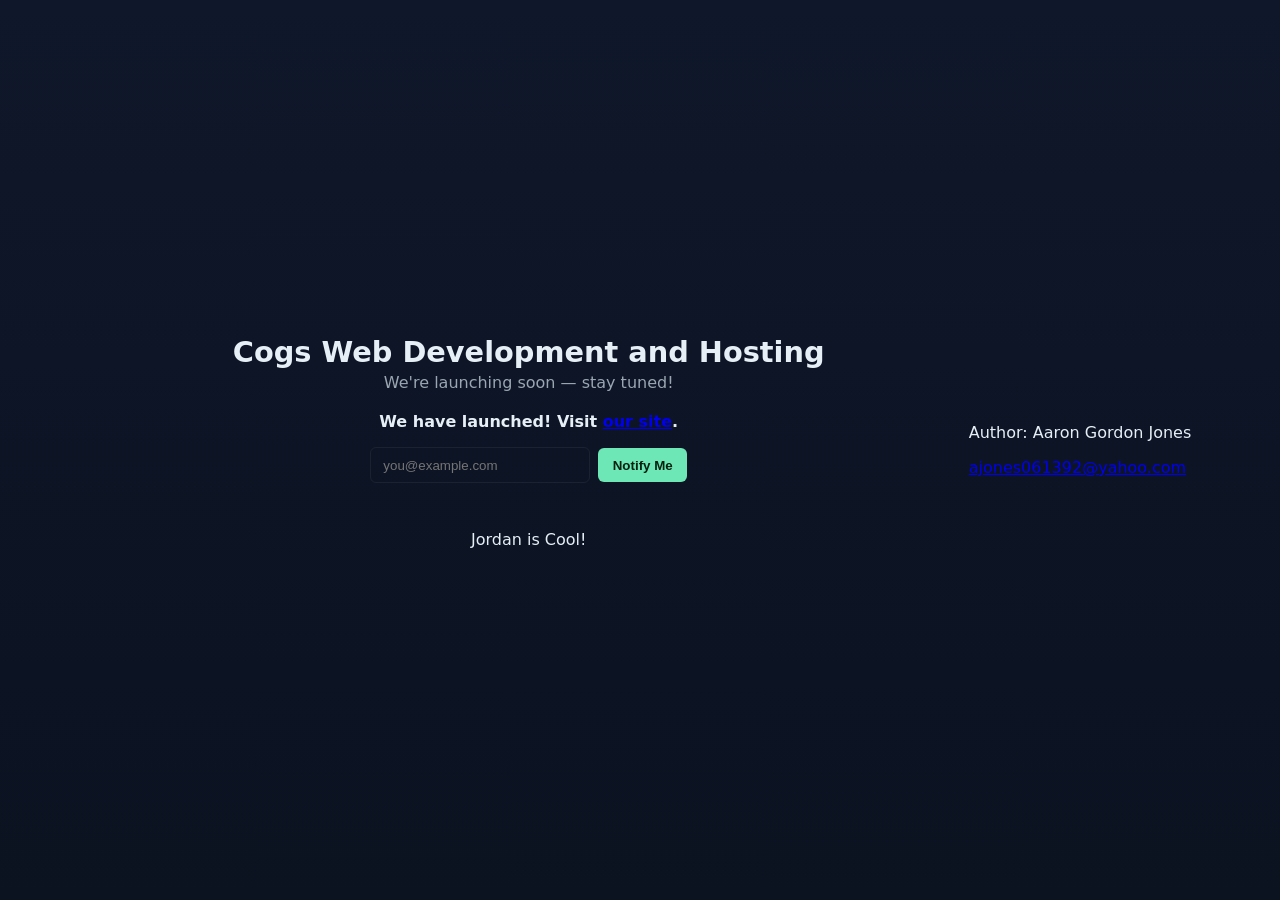
==== index.html @ d907a266 "updated the javascript and html Updated the index to include a function to send a email and a messag" ====
<!doctype html>
<html lang="en">
  <head>
    <meta charset="UTF-8">
    <meta name="viewport" content="width=device-width, initial-scale=1.0">
    <meta http-equiv="X-UA-Compatible" content="ie=edge">
    <title>Cogs — Launching Soon</title>
    <link rel="stylesheet" href="css/style.css">
  </head>
  <body>
    <main class="container">
      <h1>Cogs Web Development and Hosting</h1>
      <p class="tagline">We're launching soon — stay tuned!</p>

      <section id="countdown" class="countdown" aria-live="polite" role="status">
        <div class="time">
          <span id="days">0</span>
          <small>Days</small>
        </div>
        <div class="time">
          <span id="hours">0</span>
          <small>Hours</small>
        </div>
        <div class="time">
          <span id="minutes">0</span>
          <small>Minutes</small>
        </div>
        <div class="time">
          <span id="seconds">0</span>
          <small>Seconds</small>
        </div>
      </section>

      <p id="launch-message" class="launch-message hidden">We have launched! Visit <a href="#">our site</a>.</p>

      <form id="notify-form" class="notify-form" aria-label="Notify me when launched">
        <label for="email">Get notified:</label>
        <input id="email" type="email" name="email" placeholder="you@example.com" required>
        <button type="submit">Notify Me</button>
        <p id="notify-status" class="notify-status" role="status" aria-live="polite"></p>
      </form>

      <p> Jordan is Cool!</p>
    </main>

    <footer>
      <p>Author: Aaron Gordon Jones</p>
      <p><a href="mailto:ajones061392@yahoo.com" class="href">ajones061392@yahoo.com</a></p>
    </footer>

    <script src="js/index.js"></script>
  </body>
</html>
---- css/style.css ----
:root{
	--bg1:#0f172a;
	--bg2:#0b1220;
	--accent:#6ee7b7;
	--muted:#9aa6b2;
	--card:#0b1320;
}
*{box-sizing:border-box}
html,body{height:100%}
body{
	margin:0;
	font-family:system-ui,-apple-system,Segoe UI,Roboto,Helvetica,Arial,sans-serif;
	background:linear-gradient(180deg,var(--bg1),var(--bg2));
	color:#e6eef6;
	display:flex;
	align-items:center;
	justify-content:center;
	padding:2rem;
}
.container{
	width:100%;
	max-width:880px;
	text-align:center;
}
h1{margin:0 0 .25rem;font-size:1.8rem}
.tagline{color:var(--muted);margin:0 0 1.25rem}
.countdown{
	display:flex;
	gap:1rem;
	justify-content:center;
	margin:1rem 0 1.25rem;
	flex-wrap:wrap;
}
.time{
	background:linear-gradient(180deg,rgba(255,255,255,0.02),rgba(255,255,255,0.01));
	padding:.75rem 1rem;
	border-radius:8px;
	min-width:84px;
	box-shadow:0 6px 18px rgba(2,6,23,0.6);
}
.time span{display:block;font-size:1.6rem;font-weight:700}
.time small{display:block;color:var(--muted);font-size:.75rem;margin-top:.25rem}
.launch-message{margin:1rem 0;font-weight:600}
.hidden{display:none}
.notify-form{display:flex;gap:.5rem;justify-content:center;align-items:center;flex-wrap:wrap}
.notify-form label{display:none}
.notify-form input[type="email"]{padding:.6rem .75rem;border-radius:6px;border:1px solid rgba(255,255,255,0.06);background:transparent;color:inherit;min-width:220px}
.notify-form button{padding:.6rem .9rem;border-radius:6px;border:0;background:var(--accent);color:#04210f;font-weight:700;cursor:pointer}
.notify-status{width:100%;color:var(--muted);font-size:.9rem;margin-top:.5rem}
@media (max-width:520px){
	.time{min-width:64px;padding:.5rem}
	h1{font-size:1.4rem}
}
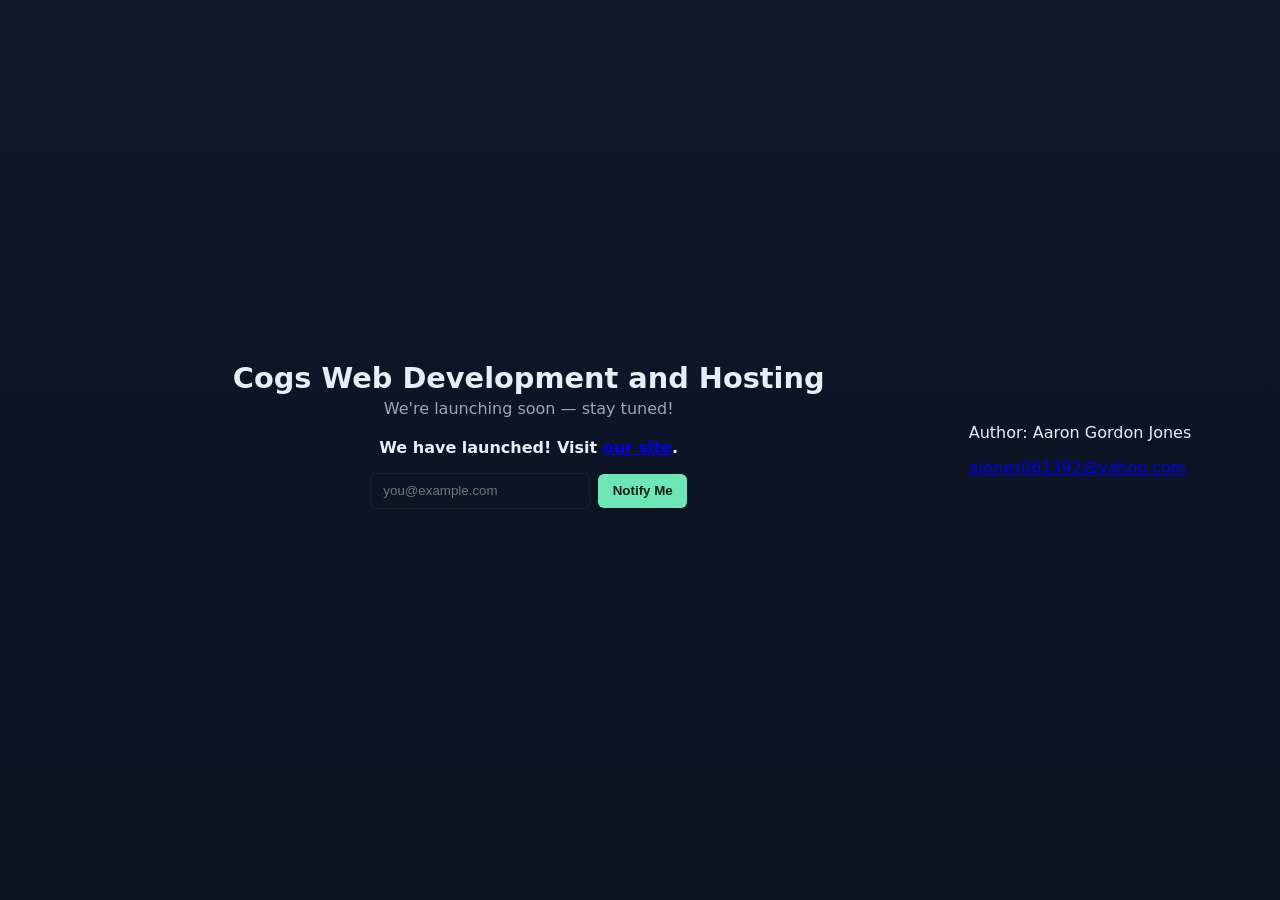
==== commit 25e7149a: "Updated" ====
--- a/index.html
+++ b/index.html
@@ -4,7 +4,7 @@
     <meta charset="UTF-8">
     <meta name="viewport" content="width=device-width, initial-scale=1.0">
     <meta http-equiv="X-UA-Compatible" content="ie=edge">
-    <title>Cogs — Launching Soon</title>
+    <title>Cogs Web Development and Hosting</title>
     <link rel="stylesheet" href="css/style.css">
   </head>
   <body>
@@ -39,8 +39,6 @@
         <button type="submit">Notify Me</button>
         <p id="notify-status" class="notify-status" role="status" aria-live="polite"></p>
       </form>
-
-      <p> Jordan is Cool!</p>
     </main>
 
     <footer>
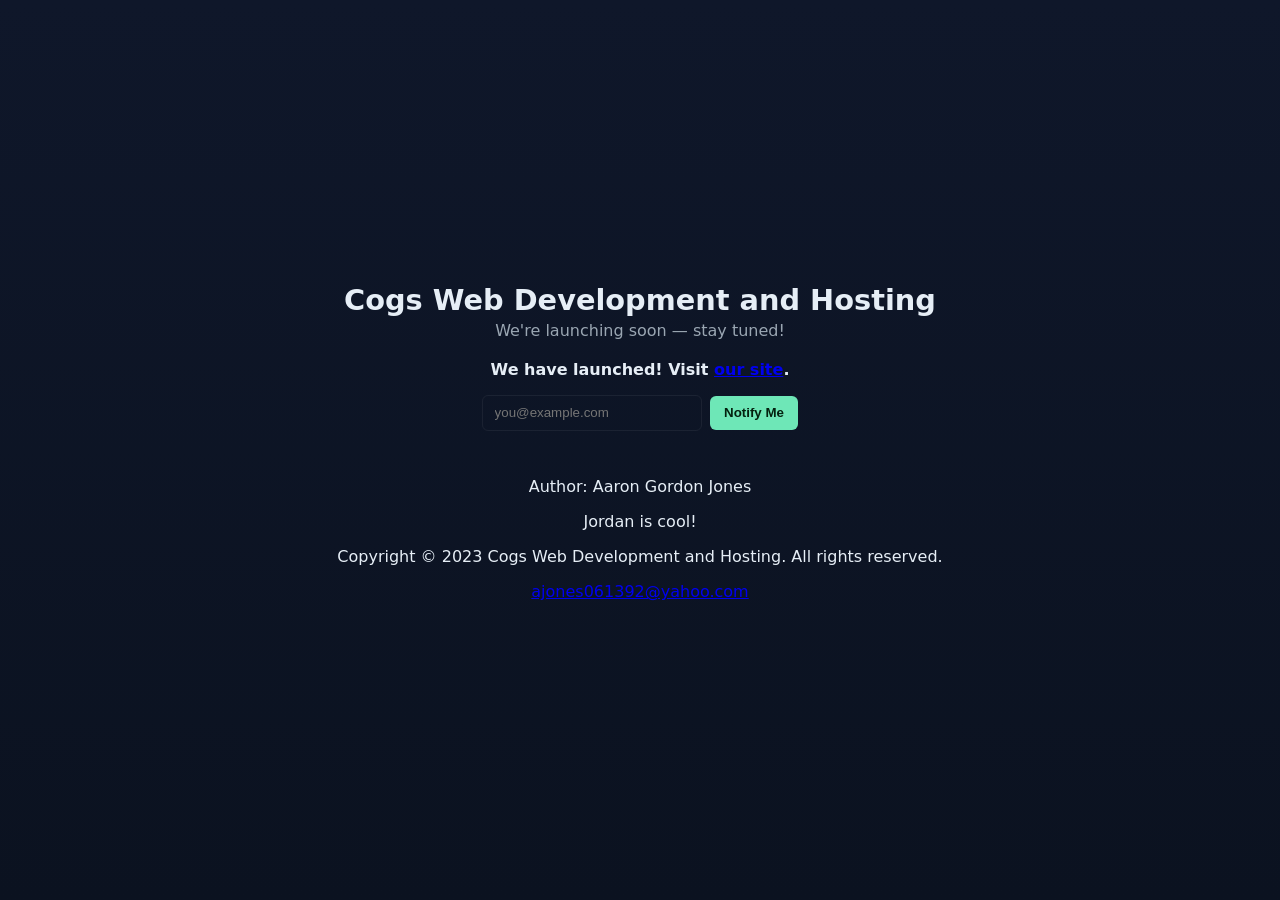
==== commit 3c0939a2: "Updated index.html page" ====
--- a/index.html
+++ b/index.html
@@ -39,12 +39,16 @@
         <button type="submit">Notify Me</button>
         <p id="notify-status" class="notify-status" role="status" aria-live="polite"></p>
       </form>
+      
+    <footer>
+      <p>Author: Aaron Gordon Jones</p>
+      <p>Jordan is cool!</p>
+      <p>Copyright © 2023 Cogs Web Development and Hosting. All rights reserved.</p>
+      <p><a href="mailto:ajones061392@yahoo.com" class="href">ajones061392@yahoo.com</a></p>
+    </footer>
+
     </main>
 
-    <footer>
-      <p>Author: Aaron Gordon Jones</p>
-      <p><a href="mailto:ajones061392@yahoo.com" class="href">ajones061392@yahoo.com</a></p>
-    </footer>
 
     <script src="js/index.js"></script>
   </body>
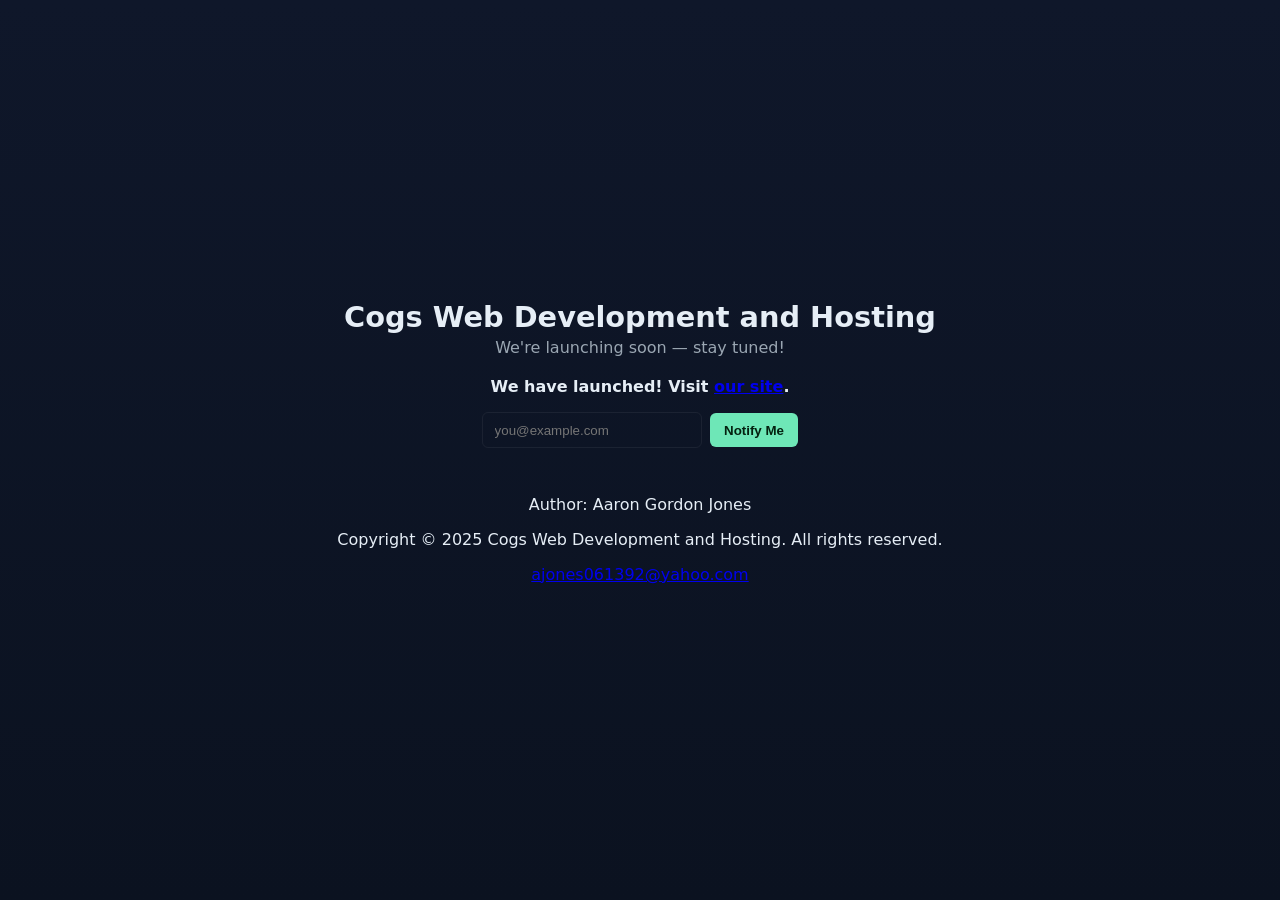
==== commit 5c752c0b: "Updated the index html." ====
--- a/index.html
+++ b/index.html
@@ -42,8 +42,7 @@
       
     <footer>
       <p>Author: Aaron Gordon Jones</p>
-      <p>Jordan is cool!</p>
-      <p>Copyright © 2023 Cogs Web Development and Hosting. All rights reserved.</p>
+      <p>Copyright © 2025 Cogs Web Development and Hosting. All rights reserved.</p>
       <p><a href="mailto:ajones061392@yahoo.com" class="href">ajones061392@yahoo.com</a></p>
     </footer>
 
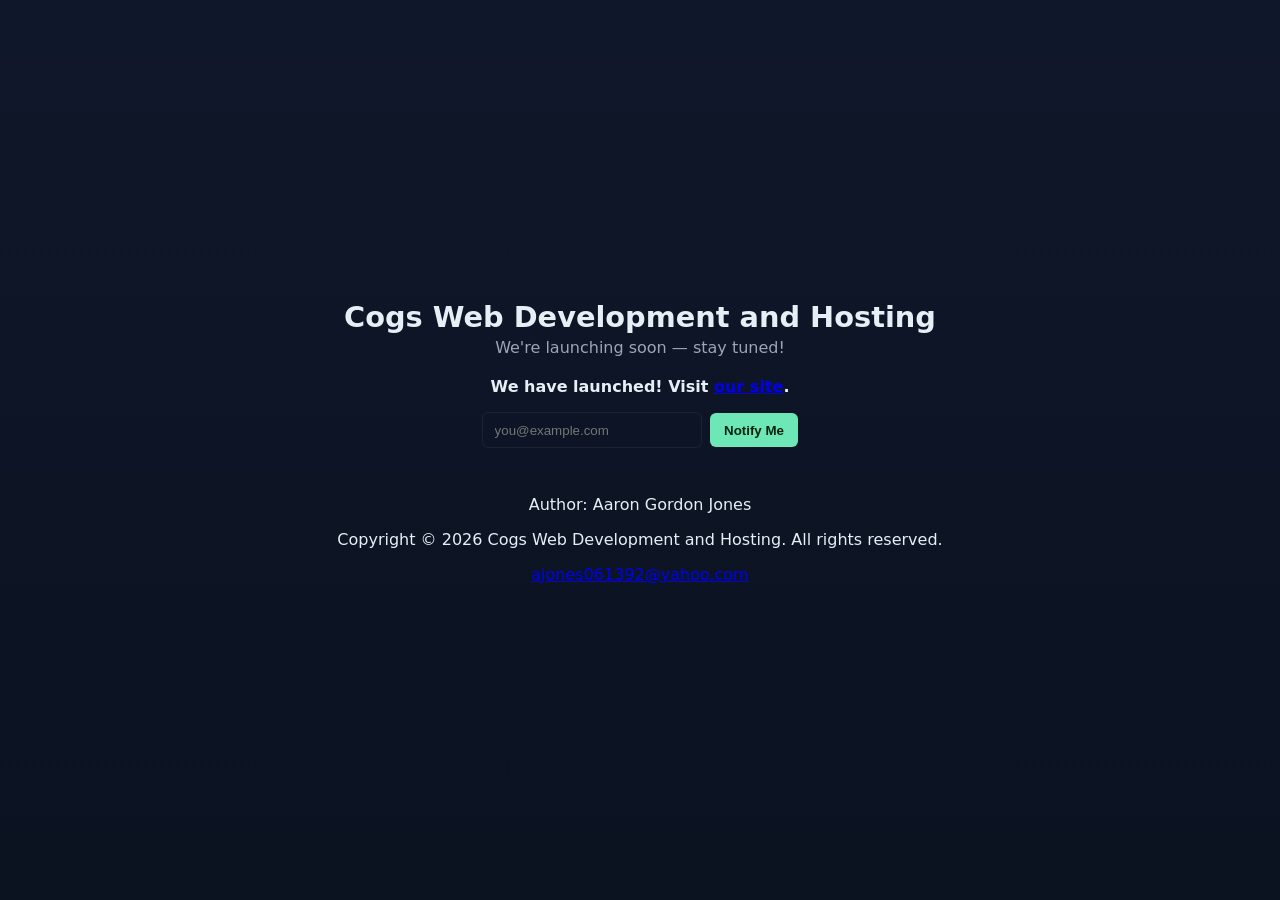
==== commit 9a6a1c8b: "Updated the copyright year Updated the copyright year to 2026." ====
--- a/index.html
+++ b/index.html
@@ -42,7 +42,7 @@
       
     <footer>
       <p>Author: Aaron Gordon Jones</p>
-      <p>Copyright © 2025 Cogs Web Development and Hosting. All rights reserved.</p>
+      <p>Copyright © 2026 Cogs Web Development and Hosting. All rights reserved.</p>
       <p><a href="mailto:ajones061392@yahoo.com" class="href">ajones061392@yahoo.com</a></p>
     </footer>
 
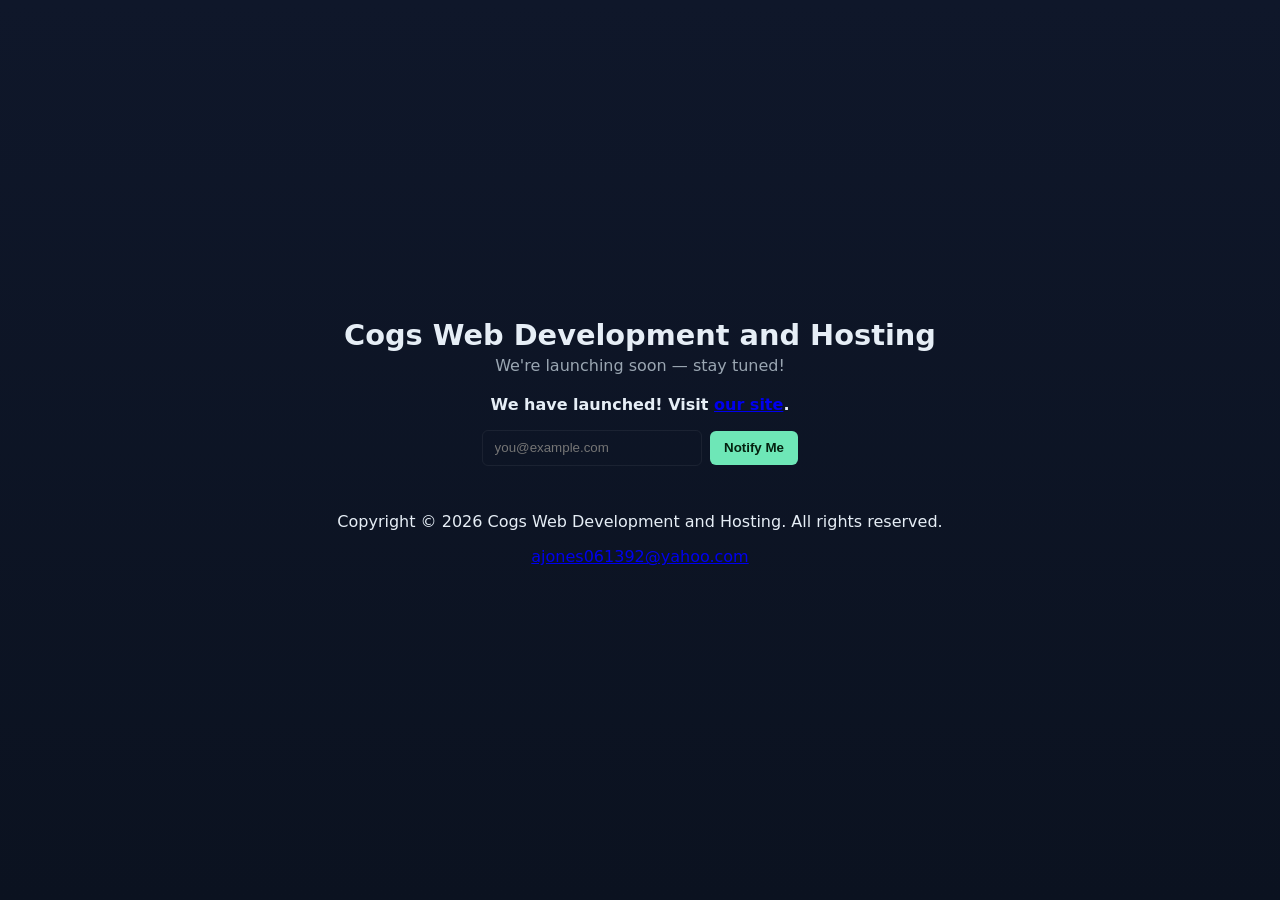
==== commit 16c4a277: "Updated the launch date Updated my launch date as I have been busy with school and gathering funds. " ====
--- a/index.html
+++ b/index.html
@@ -41,7 +41,6 @@
       </form>
       
     <footer>
-      <p>Author: Aaron Gordon Jones</p>
       <p>Copyright © 2026 Cogs Web Development and Hosting. All rights reserved.</p>
       <p><a href="mailto:ajones061392@yahoo.com" class="href">ajones061392@yahoo.com</a></p>
     </footer>
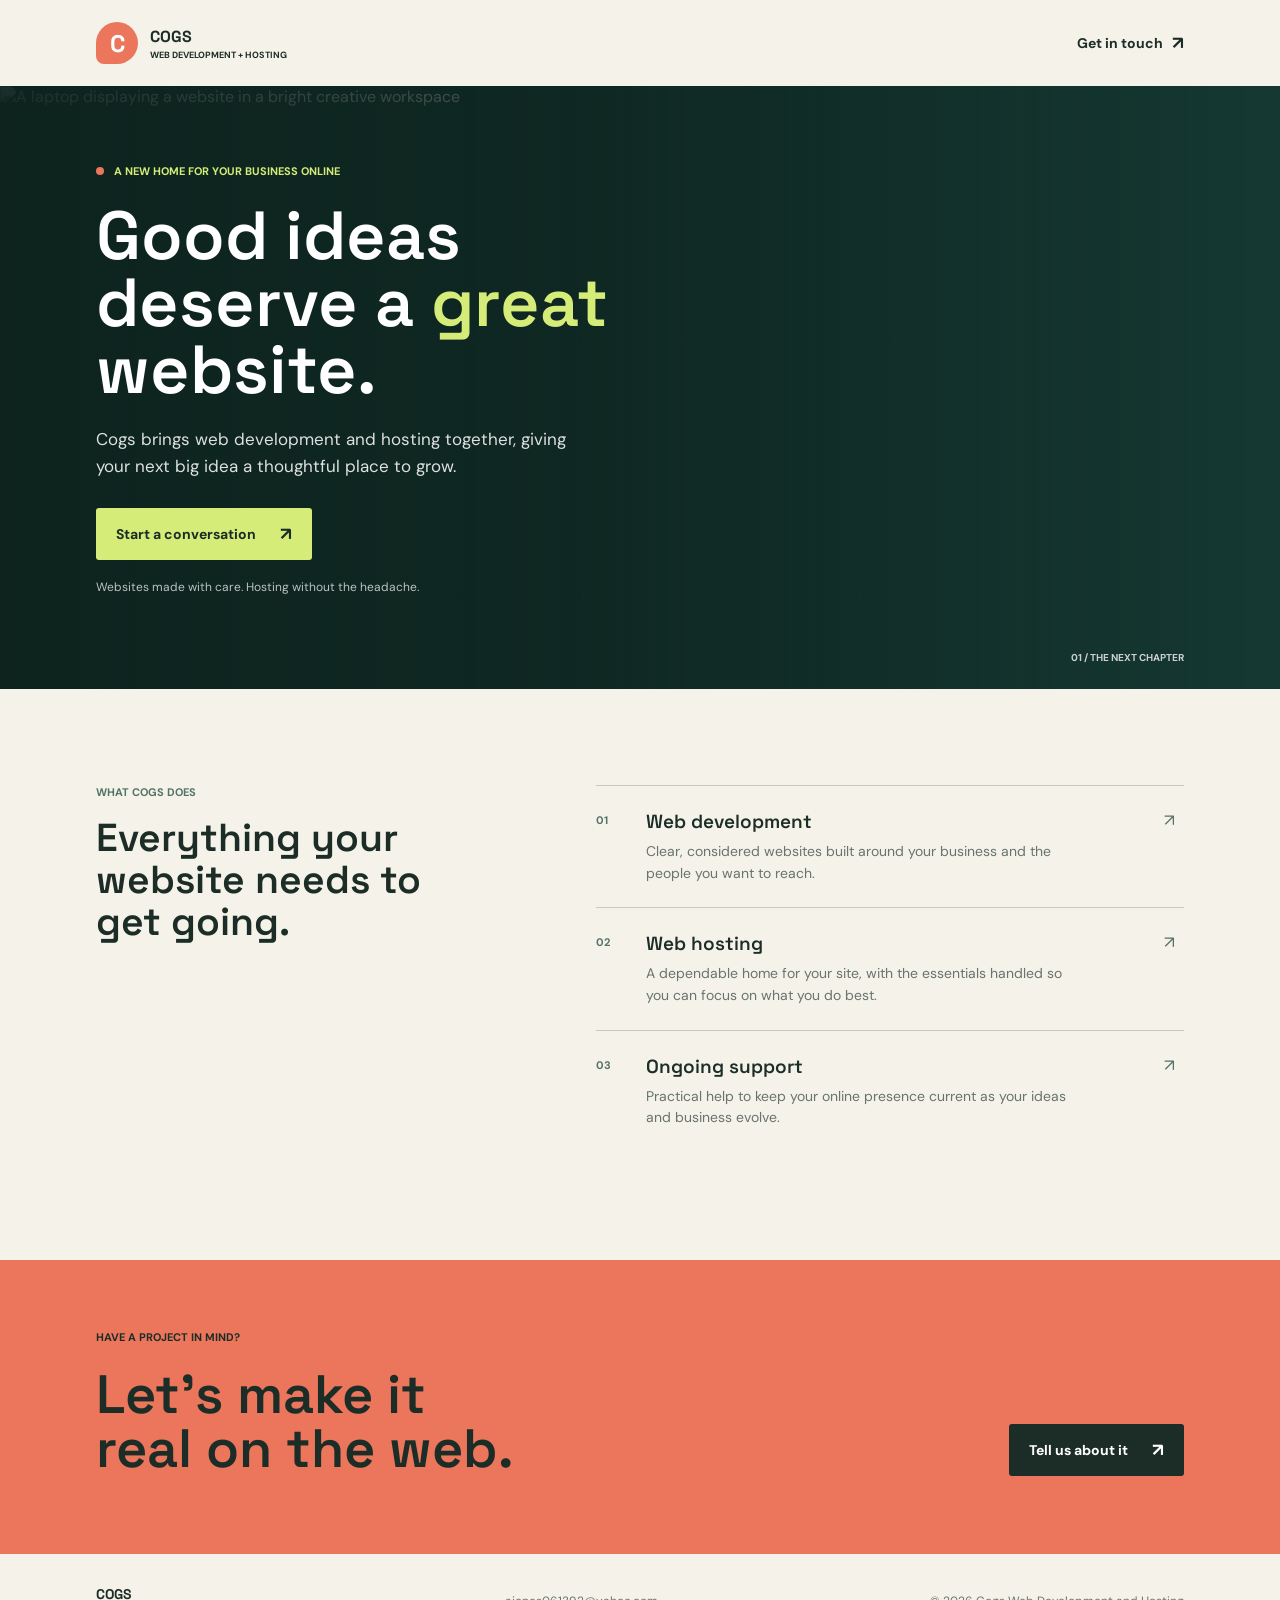
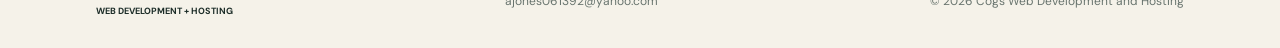
==== commit 683c1d61: "Created a web-developer  agent and started building the home page of the companies website." ====
--- a/index.html
+++ b/index.html
@@ -3,51 +3,83 @@
   <head>
     <meta charset="UTF-8">
     <meta name="viewport" content="width=device-width, initial-scale=1.0">
-    <meta http-equiv="X-UA-Compatible" content="ie=edge">
     <title>Cogs Web Development and Hosting</title>
+    <meta name="description" content="Cogs creates thoughtful websites and dependable hosting for businesses ready to grow online.">
+    <meta name="theme-color" content="#173b35">
+    <link rel="preconnect" href="https://fonts.googleapis.com">
+    <link rel="preconnect" href="https://fonts.gstatic.com" crossorigin>
+    <link href="https://fonts.googleapis.com/css2?family=DM+Sans:wght@400;500;600;700&family=Space+Grotesk:wght@400;500;600;700&display=swap" rel="stylesheet">
     <link rel="stylesheet" href="css/style.css">
   </head>
   <body>
-    <main class="container">
-      <h1>Cogs Web Development and Hosting</h1>
-      <p class="tagline">We're launching soon — stay tuned!</p>
+    <header class="site-header">
+      <a class="brand" href="#top" aria-label="Cogs home">
+        <span class="brand-mark" aria-hidden="true">C</span>
+        <span class="brand-name">COGS<span>WEB DEVELOPMENT + HOSTING</span></span>
+      </a>
+      <a class="header-link" href="mailto:ajones061392@yahoo.com">Get in touch <span aria-hidden="true">&#8599;</span></a>
+    </header>
 
-      <section id="countdown" class="countdown" aria-live="polite" role="status">
-        <div class="time">
-          <span id="days">0</span>
-          <small>Days</small>
+    <main id="top">
+      <section class="hero" aria-labelledby="hero-title">
+        <img class="hero-image" src="https://images.unsplash.com/photo-1498050108023-c5249f4df085?auto=format&amp;fit=crop&amp;w=2200&amp;q=85" alt="A laptop displaying a website in a bright creative workspace">
+        <div class="hero-shade" aria-hidden="true"></div>
+        <div class="hero-content">
+          <p class="eyebrow"><span></span> A new home for your business online</p>
+          <h1 id="hero-title">Good ideas<br>deserve a <em>great</em> website.</h1>
+          <p class="hero-copy">Cogs brings web development and hosting together, giving your next big idea a thoughtful place to grow.</p>
+          <a class="button button-light" href="mailto:ajones061392@yahoo.com">Start a conversation <span aria-hidden="true">&#8599;</span></a>
+          <p class="hero-note">Websites made with care. Hosting without the headache.</p>
         </div>
-        <div class="time">
-          <span id="hours">0</span>
-          <small>Hours</small>
+        <p class="hero-index" aria-hidden="true">01 / THE NEXT CHAPTER</p>
+      </section>
+
+      <section class="services" id="services" aria-labelledby="services-title">
+        <div class="section-intro">
+          <p class="eyebrow eyebrow-dark">WHAT COGS DOES</p>
+          <h2 id="services-title">Everything your website needs to get going.</h2>
         </div>
-        <div class="time">
-          <span id="minutes">0</span>
-          <small>Minutes</small>
-        </div>
-        <div class="time">
-          <span id="seconds">0</span>
-          <small>Seconds</small>
+        <div class="service-list">
+          <article class="service-item">
+            <span class="service-number">01</span>
+            <div>
+              <h3>Web development</h3>
+              <p>Clear, considered websites built around your business and the people you want to reach.</p>
+            </div>
+            <span class="service-arrow" aria-hidden="true">&#8599;</span>
+          </article>
+          <article class="service-item">
+            <span class="service-number">02</span>
+            <div>
+              <h3>Web hosting</h3>
+              <p>A dependable home for your site, with the essentials handled so you can focus on what you do best.</p>
+            </div>
+            <span class="service-arrow" aria-hidden="true">&#8599;</span>
+          </article>
+          <article class="service-item">
+            <span class="service-number">03</span>
+            <div>
+              <h3>Ongoing support</h3>
+              <p>Practical help to keep your online presence current as your ideas and business evolve.</p>
+            </div>
+            <span class="service-arrow" aria-hidden="true">&#8599;</span>
+          </article>
         </div>
       </section>
 
-      <p id="launch-message" class="launch-message hidden">We have launched! Visit <a href="#">our site</a>.</p>
-
-      <form id="notify-form" class="notify-form" aria-label="Notify me when launched">
-        <label for="email">Get notified:</label>
-        <input id="email" type="email" name="email" placeholder="you@example.com" required>
-        <button type="submit">Notify Me</button>
-        <p id="notify-status" class="notify-status" role="status" aria-live="polite"></p>
-      </form>
-      
-    <footer>
-      <p>Copyright © 2026 Cogs Web Development and Hosting. All rights reserved.</p>
-      <p><a href="mailto:ajones061392@yahoo.com" class="href">ajones061392@yahoo.com</a></p>
-    </footer>
-
+      <section class="contact" aria-labelledby="contact-title">
+        <p class="eyebrow">HAVE A PROJECT IN MIND?</p>
+        <div class="contact-row">
+          <h2 id="contact-title">Let's make it<br>real on the web.</h2>
+          <a class="button button-dark" href="mailto:ajones061392@yahoo.com">Tell us about it <span aria-hidden="true">&#8599;</span></a>
+        </div>
+      </section>
     </main>
 
-
-    <script src="js/index.js"></script>
+    <footer class="site-footer">
+      <a class="footer-brand" href="#top">COGS <span>WEB DEVELOPMENT + HOSTING</span></a>
+      <a href="mailto:ajones061392@yahoo.com">ajones061392@yahoo.com</a>
+      <p>&copy; 2026 Cogs Web Development and Hosting</p>
+    </footer>
   </body>
 </html>
--- a/css/style.css
+++ b/css/style.css
@@ -1,53 +1,467 @@
-:root{
-	--bg1:#0f172a;
-	--bg2:#0b1220;
-	--accent:#6ee7b7;
-	--muted:#9aa6b2;
-	--card:#0b1320;
-}
-*{box-sizing:border-box}
-html,body{height:100%}
-body{
-	margin:0;
-	font-family:system-ui,-apple-system,Segoe UI,Roboto,Helvetica,Arial,sans-serif;
-	background:linear-gradient(180deg,var(--bg1),var(--bg2));
-	color:#e6eef6;
-	display:flex;
-	align-items:center;
-	justify-content:center;
-	padding:2rem;
-}
-.container{
-	width:100%;
-	max-width:880px;
-	text-align:center;
-}
-h1{margin:0 0 .25rem;font-size:1.8rem}
-.tagline{color:var(--muted);margin:0 0 1.25rem}
-.countdown{
-	display:flex;
-	gap:1rem;
-	justify-content:center;
-	margin:1rem 0 1.25rem;
-	flex-wrap:wrap;
-}
-.time{
-	background:linear-gradient(180deg,rgba(255,255,255,0.02),rgba(255,255,255,0.01));
-	padding:.75rem 1rem;
-	border-radius:8px;
-	min-width:84px;
-	box-shadow:0 6px 18px rgba(2,6,23,0.6);
-}
-.time span{display:block;font-size:1.6rem;font-weight:700}
-.time small{display:block;color:var(--muted);font-size:.75rem;margin-top:.25rem}
-.launch-message{margin:1rem 0;font-weight:600}
-.hidden{display:none}
-.notify-form{display:flex;gap:.5rem;justify-content:center;align-items:center;flex-wrap:wrap}
-.notify-form label{display:none}
-.notify-form input[type="email"]{padding:.6rem .75rem;border-radius:6px;border:1px solid rgba(255,255,255,0.06);background:transparent;color:inherit;min-width:220px}
-.notify-form button{padding:.6rem .9rem;border-radius:6px;border:0;background:var(--accent);color:#04210f;font-weight:700;cursor:pointer}
-.notify-status{width:100%;color:var(--muted);font-size:.9rem;margin-top:.5rem}
-@media (max-width:520px){
-	.time{min-width:64px;padding:.5rem}
-	h1{font-size:1.4rem}
-}
+:root {
+	color-scheme: light;
+	--paper: #f5f2e9;
+	--ink: #1c2d28;
+	--forest: #173b35;
+	--lime: #d5ed78;
+	--coral: #eb765b;
+	--muted: #68746e;
+	--content-width: 1160px;
+}
+
+* {
+	box-sizing: border-box;
+}
+
+html {
+	scroll-behavior: smooth;
+}
+
+body {
+	margin: 0;
+	background: var(--paper);
+	color: var(--ink);
+	font-family: "DM Sans", "Trebuchet MS", sans-serif;
+	-webkit-font-smoothing: antialiased;
+}
+
+a {
+	color: inherit;
+	text-decoration: none;
+}
+
+a:focus-visible {
+	outline: 3px solid var(--coral);
+	outline-offset: 4px;
+}
+
+.site-header {
+	position: relative;
+	z-index: 2;
+	display: flex;
+	align-items: center;
+	justify-content: space-between;
+	width: min(100%, var(--content-width));
+	min-height: 86px;
+	margin: 0 auto;
+	padding: 14px 36px;
+}
+
+.brand {
+	display: inline-flex;
+	align-items: center;
+	gap: 12px;
+}
+
+.brand-mark {
+	display: grid;
+	width: 42px;
+	aspect-ratio: 1;
+	place-items: center;
+	border-radius: 50% 50% 50% 8px;
+	background: var(--coral);
+	color: white;
+	font-family: "Space Grotesk", sans-serif;
+	font-size: 24px;
+	font-weight: 700;
+}
+
+.brand-name,
+.footer-brand {
+	display: grid;
+	gap: 2px;
+	font-family: "Space Grotesk", sans-serif;
+	font-size: 16px;
+	font-weight: 700;
+}
+
+.brand-name span,
+.footer-brand span {
+	font-family: "DM Sans", sans-serif;
+	font-size: 9px;
+	font-weight: 700;
+}
+
+.header-link {
+	display: inline-flex;
+	align-items: center;
+	gap: 9px;
+	font-size: 14px;
+	font-weight: 700;
+}
+
+.header-link span,
+.button span {
+	font-size: 18px;
+	line-height: 1;
+}
+
+.hero {
+	position: relative;
+	display: flex;
+	min-height: max(500px, 67svh);
+	align-items: center;
+	overflow: hidden;
+	background: var(--forest);
+	color: white;
+}
+
+.hero-image,
+.hero-shade {
+	position: absolute;
+	inset: 0;
+	width: 100%;
+	height: 100%;
+}
+
+.hero-image {
+	object-fit: cover;
+	object-position: center 52%;
+	animation: image-arrive 1.2s ease-out both;
+}
+
+.hero-shade {
+	background: linear-gradient(90deg, rgba(13, 34, 29, .94) 0%, rgba(13, 34, 29, .76) 47%, rgba(13, 34, 29, .1) 100%);
+}
+
+.hero-content {
+	position: relative;
+	z-index: 1;
+	width: min(100%, var(--content-width));
+	margin: 0 auto;
+	padding: 76px 36px 92px;
+	animation: content-arrive .7s .1s ease-out both;
+}
+
+.eyebrow {
+	display: flex;
+	align-items: center;
+	gap: 10px;
+	margin: 0 0 24px;
+	color: var(--lime);
+	font-size: 11px;
+	font-weight: 700;
+	text-transform: uppercase;
+}
+
+.eyebrow > span {
+	width: 8px;
+	height: 8px;
+	border-radius: 50%;
+	background: var(--coral);
+}
+
+h1,
+h2,
+h3,
+p {
+	margin-top: 0;
+}
+
+h1,
+h2,
+h3 {
+	font-family: "Space Grotesk", "Trebuchet MS", sans-serif;
+}
+
+.hero h1 {
+	max-width: 720px;
+	margin-bottom: 22px;
+	font-size: 68px;
+	line-height: .99;
+	font-weight: 600;
+}
+
+.hero h1 em {
+	color: var(--lime);
+	font-style: normal;
+}
+
+.hero-copy {
+	max-width: 490px;
+	margin-bottom: 28px;
+	color: rgba(255, 255, 255, .86);
+	font-size: 17px;
+	line-height: 1.6;
+}
+
+.button {
+	display: inline-flex;
+	min-height: 52px;
+	align-items: center;
+	justify-content: center;
+	gap: 24px;
+	padding: 0 20px;
+	border-radius: 3px;
+	font-size: 14px;
+	font-weight: 700;
+	transition: transform .2s ease, background-color .2s ease;
+}
+
+.button:hover {
+	transform: translateY(-2px);
+}
+
+.button-light {
+	background: var(--lime);
+	color: var(--ink);
+}
+
+.button-light:hover {
+	background: white;
+}
+
+.hero-note {
+	margin: 19px 0 0;
+	color: rgba(255, 255, 255, .72);
+	font-size: 12px;
+}
+
+.hero-index {
+	position: absolute;
+	right: max(36px, calc((100vw - var(--content-width)) / 2 + 36px));
+	bottom: 25px;
+	margin: 0;
+	color: rgba(255, 255, 255, .78);
+	font-size: 10px;
+	font-weight: 700;
+}
+
+.services {
+	display: grid;
+	grid-template-columns: minmax(220px, .8fr) minmax(0, 1.2fr);
+	gap: 10%;
+	width: min(100%, var(--content-width));
+	margin: 0 auto;
+	padding: 96px 36px 108px;
+}
+
+.eyebrow-dark {
+	margin-bottom: 18px;
+	color: #557267;
+}
+
+.section-intro h2 {
+	max-width: 390px;
+	margin-bottom: 0;
+	font-size: 39px;
+	line-height: 1.08;
+	font-weight: 600;
+}
+
+.service-item {
+	display: grid;
+	grid-template-columns: 34px minmax(0, 1fr) 20px;
+	gap: 16px;
+	align-items: start;
+	padding: 23px 0;
+	border-top: 1px solid rgba(28, 45, 40, .2);
+}
+
+.service-number {
+	padding-top: 4px;
+	color: #557267;
+	font-size: 11px;
+	font-weight: 700;
+}
+
+.service-item h3 {
+	margin-bottom: 7px;
+	font-size: 19px;
+	font-weight: 600;
+}
+
+.service-item p {
+	max-width: 430px;
+	margin-bottom: 0;
+	color: var(--muted);
+	font-size: 14px;
+	line-height: 1.55;
+}
+
+.service-arrow {
+	color: #557267;
+	font-size: 17px;
+}
+
+.contact {
+	padding: 70px max(36px, calc((100vw - var(--content-width)) / 2 + 36px)) 78px;
+	background: var(--coral);
+	color: var(--ink);
+}
+
+.contact .eyebrow {
+	margin-bottom: 24px;
+	color: var(--ink);
+}
+
+.contact-row {
+	display: flex;
+	align-items: end;
+	justify-content: space-between;
+	gap: 36px;
+	max-width: var(--content-width);
+	margin: 0 auto;
+}
+
+.contact h2 {
+	margin: 0;
+	font-size: 54px;
+	line-height: 1;
+	font-weight: 600;
+}
+
+.button-dark {
+	flex: 0 0 auto;
+	background: var(--ink);
+	color: white;
+}
+
+.button-dark:hover {
+	background: var(--forest);
+}
+
+.site-footer {
+	display: flex;
+	min-height: 94px;
+	align-items: center;
+	justify-content: space-between;
+	gap: 20px;
+	width: min(100%, var(--content-width));
+	margin: 0 auto;
+	padding: 20px 36px;
+	color: var(--muted);
+	font-size: 12px;
+}
+
+.footer-brand {
+	color: var(--ink);
+	font-size: 14px;
+}
+
+.site-footer p {
+	margin: 0;
+}
+
+@keyframes content-arrive {
+	from { opacity: 0; transform: translateY(14px); }
+	to { opacity: 1; transform: translateY(0); }
+}
+
+@keyframes image-arrive {
+	from { transform: scale(1.035); }
+	to { transform: scale(1); }
+}
+
+@media (max-width: 760px) {
+	.site-header {
+		min-height: 74px;
+		padding: 12px 22px;
+	}
+
+	.hero {
+		min-height: 500px;
+	}
+
+	.hero-shade {
+		background: linear-gradient(90deg, rgba(13, 34, 29, .92), rgba(13, 34, 29, .52));
+	}
+
+	.hero-content {
+		padding: 70px 26px 86px;
+	}
+
+	.hero h1 {
+		font-size: 50px;
+	}
+
+	.hero-index {
+		right: 26px;
+	}
+
+	.services {
+		grid-template-columns: 1fr;
+		gap: 38px;
+		padding: 42px 26px 78px;
+	}
+
+	.section-intro h2 {
+		max-width: 460px;
+		font-size: 34px;
+	}
+
+	.contact {
+		padding: 58px 26px 64px;
+	}
+
+	.contact-row {
+		align-items: start;
+		flex-direction: column;
+		gap: 27px;
+	}
+
+	.contact h2 {
+		font-size: 46px;
+	}
+
+	.site-footer {
+		align-items: start;
+		flex-direction: column;
+		gap: 12px;
+		padding: 25px 26px;
+	}
+}
+
+@media (max-width: 420px) {
+	.brand-mark {
+		width: 36px;
+		font-size: 21px;
+	}
+
+	.brand-name {
+		font-size: 14px;
+	}
+
+	.brand-name span {
+		font-size: 8px;
+	}
+
+	.header-link {
+		gap: 5px;
+		font-size: 12px;
+	}
+
+	.hero {
+		min-height: 500px;
+	}
+
+	.hero-content {
+		padding-right: 22px;
+		padding-left: 22px;
+	}
+
+	.hero h1 {
+		font-size: 42px;
+	}
+
+	.hero-copy {
+		font-size: 15px;
+	}
+
+	.services,
+	.contact {
+		padding-right: 22px;
+		padding-left: 22px;
+	}
+}
+
+@media (prefers-reduced-motion: reduce) {
+	*,
+	*::before,
+	*::after {
+		scroll-behavior: auto !important;
+		animation-duration: .01ms !important;
+		animation-iteration-count: 1 !important;
+		transition-duration: .01ms !important;
+	}
+}
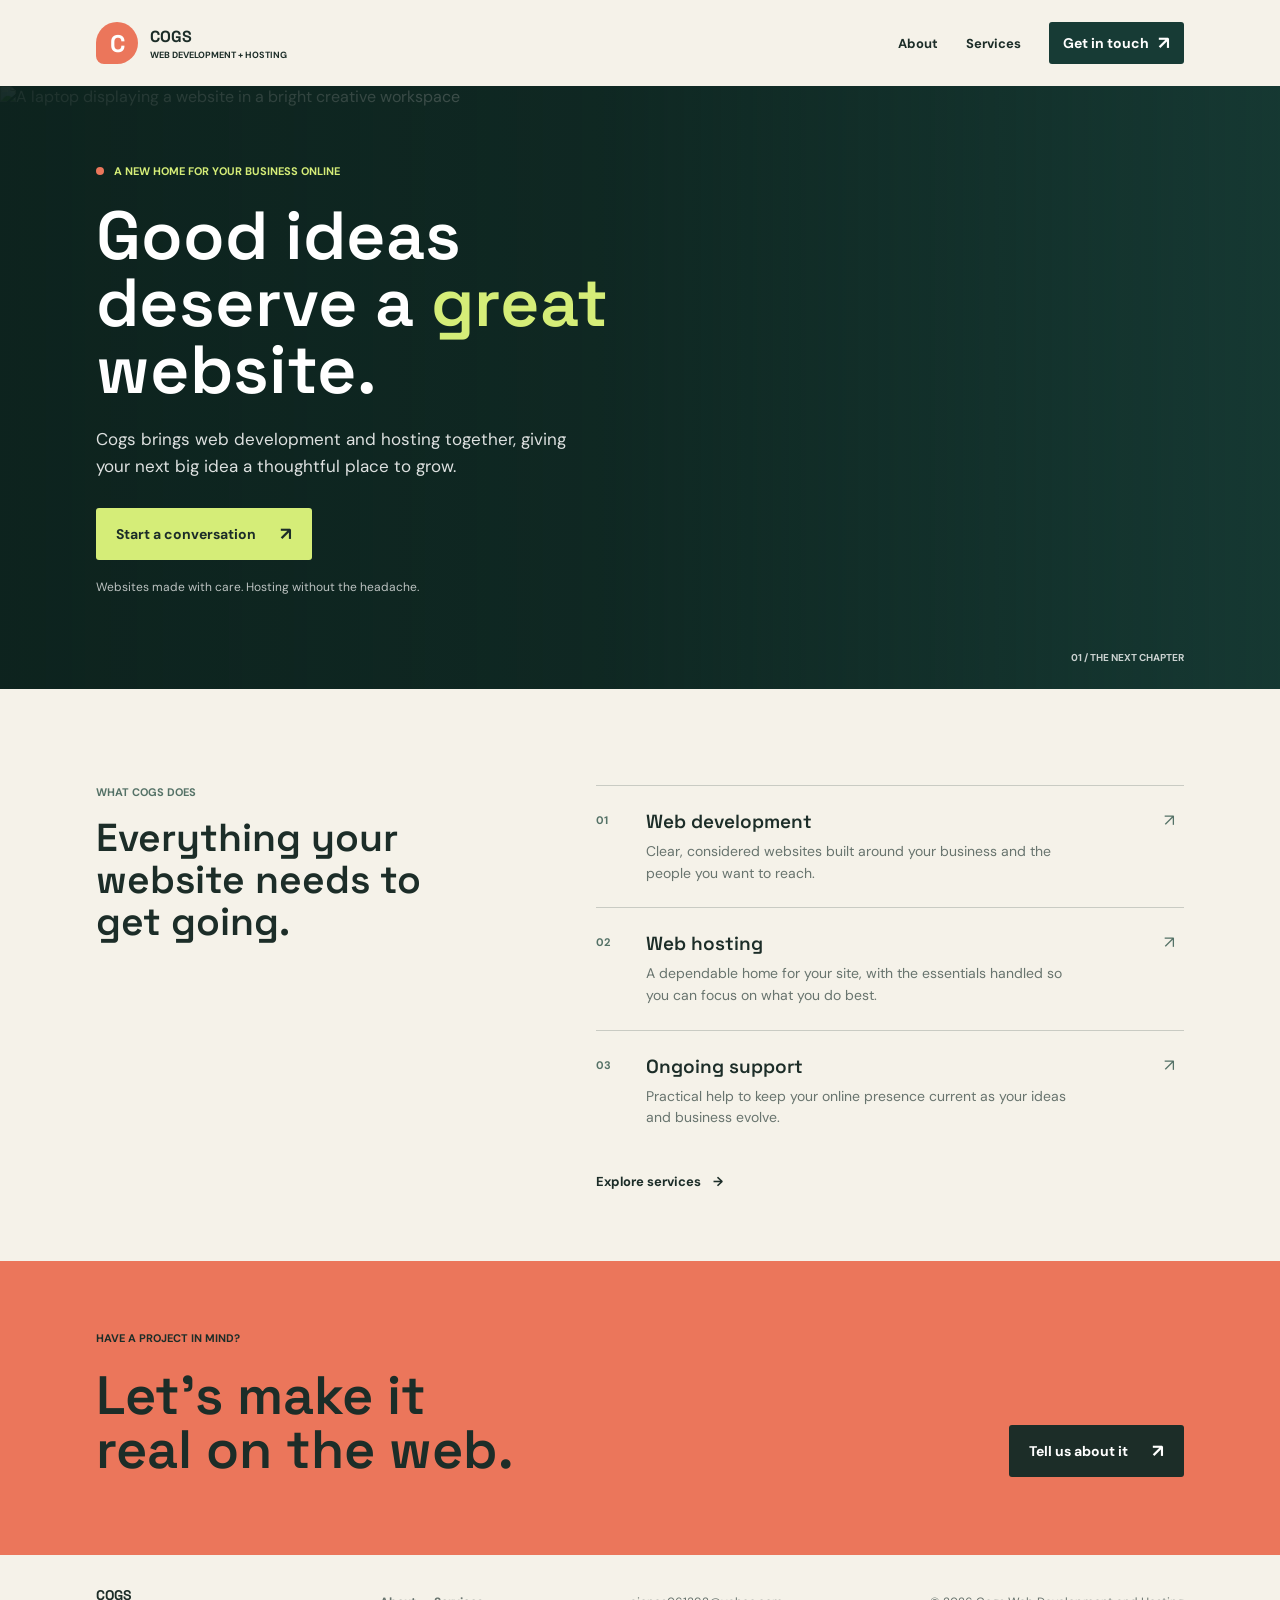
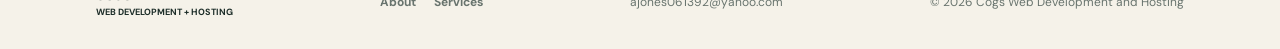
==== commit 9ff48766: "Created an about and services page." ====
--- a/index.html
+++ b/index.html
@@ -17,7 +17,11 @@
         <span class="brand-mark" aria-hidden="true">C</span>
         <span class="brand-name">COGS<span>WEB DEVELOPMENT + HOSTING</span></span>
       </a>
-      <a class="header-link" href="mailto:ajones061392@yahoo.com">Get in touch <span aria-hidden="true">&#8599;</span></a>
+      <nav class="site-nav" aria-label="Main navigation">
+        <a href="about.html">About</a>
+        <a href="services.html">Services</a>
+        <a class="header-link" href="mailto:ajones061392@yahoo.com">Get in touch <span aria-hidden="true">&#8599;</span></a>
+      </nav>
     </header>
 
     <main id="top">
@@ -65,6 +69,7 @@
             <span class="service-arrow" aria-hidden="true">&#8599;</span>
           </article>
         </div>
+        <a class="text-link" href="services.html">Explore services <span aria-hidden="true">&#8594;</span></a>
       </section>
 
       <section class="contact" aria-labelledby="contact-title">
@@ -78,6 +83,10 @@
 
     <footer class="site-footer">
       <a class="footer-brand" href="#top">COGS <span>WEB DEVELOPMENT + HOSTING</span></a>
+      <nav class="footer-nav" aria-label="Footer navigation">
+        <a href="about.html">About</a>
+        <a href="services.html">Services</a>
+      </nav>
       <a href="mailto:ajones061392@yahoo.com">ajones061392@yahoo.com</a>
       <p>&copy; 2026 Cogs Web Development and Hosting</p>
     </footer>
--- a/css/style.css
+++ b/css/style.css
@@ -90,6 +90,27 @@
 	font-weight: 700;
 }
 
+.site-nav {
+	display: flex;
+	align-items: center;
+	gap: 28px;
+	font-size: 13px;
+	font-weight: 700;
+}
+
+.site-nav > a:not(.header-link):hover,
+.footer-nav a:hover {
+	color: #a44431;
+}
+
+.site-nav .header-link {
+	min-height: 42px;
+	padding: 0 14px;
+	border-radius: 3px;
+	background: var(--forest);
+	color: white;
+}
+
 .header-link span,
 .button span {
 	font-size: 18px;
@@ -236,6 +257,17 @@
 	padding: 96px 36px 108px;
 }
 
+.text-link {
+	display: inline-flex;
+	grid-column: 2;
+	align-items: center;
+	gap: 12px;
+	width: fit-content;
+	margin-top: -16px;
+	font-size: 13px;
+	font-weight: 700;
+}
+
 .eyebrow-dark {
 	margin-bottom: 18px;
 	color: #557267;
@@ -343,6 +375,219 @@
 	margin: 0;
 }
 
+.footer-nav {
+	display: flex;
+	gap: 18px;
+	font-weight: 700;
+}
+
+.page-hero {
+	position: relative;
+	display: flex;
+	min-height: 460px;
+	align-items: center;
+	overflow: hidden;
+	background: var(--forest);
+	color: white;
+}
+
+.page-hero .hero-image {
+	opacity: .8;
+}
+
+.page-hero .hero-shade {
+	background: linear-gradient(90deg, rgba(13, 34, 29, .95), rgba(13, 34, 29, .65) 62%, rgba(13, 34, 29, .2));
+}
+
+.page-hero .hero-content {
+	padding-top: 72px;
+	padding-bottom: 76px;
+}
+
+.page-hero h1 {
+	max-width: 760px;
+	margin-bottom: 20px;
+	font-size: 60px;
+	line-height: 1.02;
+	font-weight: 600;
+}
+
+.page-hero .hero-copy {
+	max-width: 580px;
+	margin-bottom: 0;
+}
+
+.story-section,
+.offerings-section {
+	width: min(100%, var(--content-width));
+	margin: 0 auto;
+	padding: 88px 36px 100px;
+}
+
+.story-section {
+	display: grid;
+	grid-template-columns: minmax(0, .9fr) minmax(0, 1.1fr);
+	align-items: center;
+	gap: 9%;
+}
+
+.story-image {
+	display: block;
+	width: 100%;
+	aspect-ratio: 4 / 3;
+	object-fit: cover;
+}
+
+.story-copy h2,
+.offerings-heading h2 {
+	max-width: 560px;
+	margin-bottom: 18px;
+	font-size: 38px;
+	line-height: 1.08;
+	font-weight: 600;
+}
+
+.story-copy p:not(.eyebrow),
+.offerings-heading > p:last-child {
+	max-width: 570px;
+	margin-bottom: 14px;
+	color: var(--muted);
+	font-size: 15px;
+	line-height: 1.7;
+}
+
+.story-copy .eyebrow,
+.offerings-heading .eyebrow {
+	margin-bottom: 18px;
+	color: #557267;
+}
+
+.values-section {
+	padding: 76px max(36px, calc((100vw - var(--content-width)) / 2 + 36px)) 88px;
+	background: #e8e7d9;
+}
+
+.values-inner {
+	display: grid;
+	grid-template-columns: minmax(220px, .8fr) minmax(0, 1.2fr);
+	gap: 10%;
+	max-width: var(--content-width);
+	margin: 0 auto;
+}
+
+.values-inner h2 {
+	max-width: 360px;
+	margin: 0;
+	font-size: 36px;
+	line-height: 1.08;
+	font-weight: 600;
+}
+
+.value-list {
+	display: grid;
+}
+
+.value-item {
+	padding: 20px 0;
+	border-top: 1px solid rgba(28, 45, 40, .22);
+}
+
+.value-item h3 {
+	margin-bottom: 6px;
+	font-size: 18px;
+}
+
+.value-item p {
+	max-width: 480px;
+	margin: 0;
+	color: var(--muted);
+	font-size: 14px;
+	line-height: 1.55;
+}
+
+.offerings-heading {
+	max-width: 690px;
+	margin-bottom: 45px;
+}
+
+.offering-list {
+	display: grid;
+	grid-template-columns: repeat(3, minmax(0, 1fr));
+	border-top: 1px solid rgba(28, 45, 40, .2);
+}
+
+.offering-item {
+	padding: 26px 24px 10px 0;
+}
+
+.offering-item + .offering-item {
+	padding-left: 24px;
+	border-left: 1px solid rgba(28, 45, 40, .2);
+}
+
+.offering-number {
+	color: #557267;
+	font-size: 11px;
+	font-weight: 700;
+}
+
+.offering-item h3 {
+	margin: 20px 0 10px;
+	font-size: 21px;
+}
+
+.offering-item p {
+	margin: 0;
+	color: var(--muted);
+	font-size: 14px;
+	line-height: 1.65;
+}
+
+.process-section {
+	padding: 72px max(36px, calc((100vw - var(--content-width)) / 2 + 36px)) 80px;
+	background: var(--forest);
+	color: white;
+}
+
+.process-inner {
+	max-width: var(--content-width);
+	margin: 0 auto;
+}
+
+.process-inner > .eyebrow {
+	margin-bottom: 34px;
+}
+
+.process-list {
+	display: grid;
+	grid-template-columns: repeat(3, minmax(0, 1fr));
+	gap: 30px;
+}
+
+.process-item {
+	padding-top: 18px;
+	border-top: 1px solid rgba(255, 255, 255, .35);
+}
+
+.process-item span {
+	color: var(--lime);
+	font-size: 11px;
+	font-weight: 700;
+}
+
+.process-item h3 {
+	margin: 13px 0 8px;
+	font-size: 19px;
+}
+
+.process-item p {
+	max-width: 310px;
+	margin: 0;
+	color: rgba(255, 255, 255, .75);
+	font-size: 13px;
+	line-height: 1.6;
+}
+
 @keyframes content-arrive {
 	from { opacity: 0; transform: translateY(14px); }
 	to { opacity: 1; transform: translateY(0); }
@@ -355,8 +600,19 @@
 
 @media (max-width: 760px) {
 	.site-header {
+		align-items: center;
 		min-height: 74px;
-		padding: 12px 22px;
+		padding: 12px 18px;
+	}
+
+	.site-nav {
+		gap: 15px;
+		font-size: 12px;
+	}
+
+	.site-nav .header-link {
+		min-height: 36px;
+		padding: 0 10px;
 	}
 
 	.hero {
@@ -383,6 +639,11 @@
 		grid-template-columns: 1fr;
 		gap: 38px;
 		padding: 42px 26px 78px;
+	}
+
+	.text-link {
+		grid-column: 1;
+		margin-top: -22px;
 	}
 
 	.section-intro h2 {
@@ -410,6 +671,54 @@
 		gap: 12px;
 		padding: 25px 26px;
 	}
+
+	.story-section,
+	.values-inner {
+		grid-template-columns: 1fr;
+		gap: 34px;
+	}
+
+	.story-section,
+	.offerings-section {
+		padding: 62px 26px 72px;
+	}
+
+	.values-section,
+	.process-section {
+		padding: 58px 26px 68px;
+	}
+
+	.offering-list {
+		grid-template-columns: 1fr;
+	}
+
+	.offering-item,
+	.offering-item + .offering-item {
+		padding: 22px 0;
+		border-left: 0;
+		border-bottom: 1px solid rgba(28, 45, 40, .2);
+	}
+
+	.offering-item h3 {
+		margin-top: 12px;
+	}
+
+	.process-list {
+		grid-template-columns: 1fr;
+		gap: 24px;
+	}
+
+	.page-hero {
+		min-height: 400px;
+	}
+
+	.page-hero .hero-content {
+		padding: 60px 26px 70px;
+	}
+
+	.page-hero h1 {
+		font-size: 48px;
+	}
 }
 
 @media (max-width: 420px) {
@@ -426,9 +735,20 @@
 		font-size: 8px;
 	}
 
-	.header-link {
-		gap: 5px;
-		font-size: 12px;
+	.brand-name span {
+		display: none;
+	}
+
+	.site-nav {
+		gap: 10px;
+		font-size: 11px;
+	}
+
+	.site-nav .header-link {
+		gap: 4px;
+		min-height: 34px;
+		padding: 0 8px;
+		font-size: 10px;
 	}
 
 	.hero {
@@ -452,6 +772,22 @@
 	.contact {
 		padding-right: 22px;
 		padding-left: 22px;
+	}
+
+	.story-section,
+	.offerings-section {
+		padding-right: 22px;
+		padding-left: 22px;
+	}
+
+	.values-section,
+	.process-section {
+		padding-right: 22px;
+		padding-left: 22px;
+	}
+
+	.page-hero h1 {
+		font-size: 42px;
 	}
 }
 
